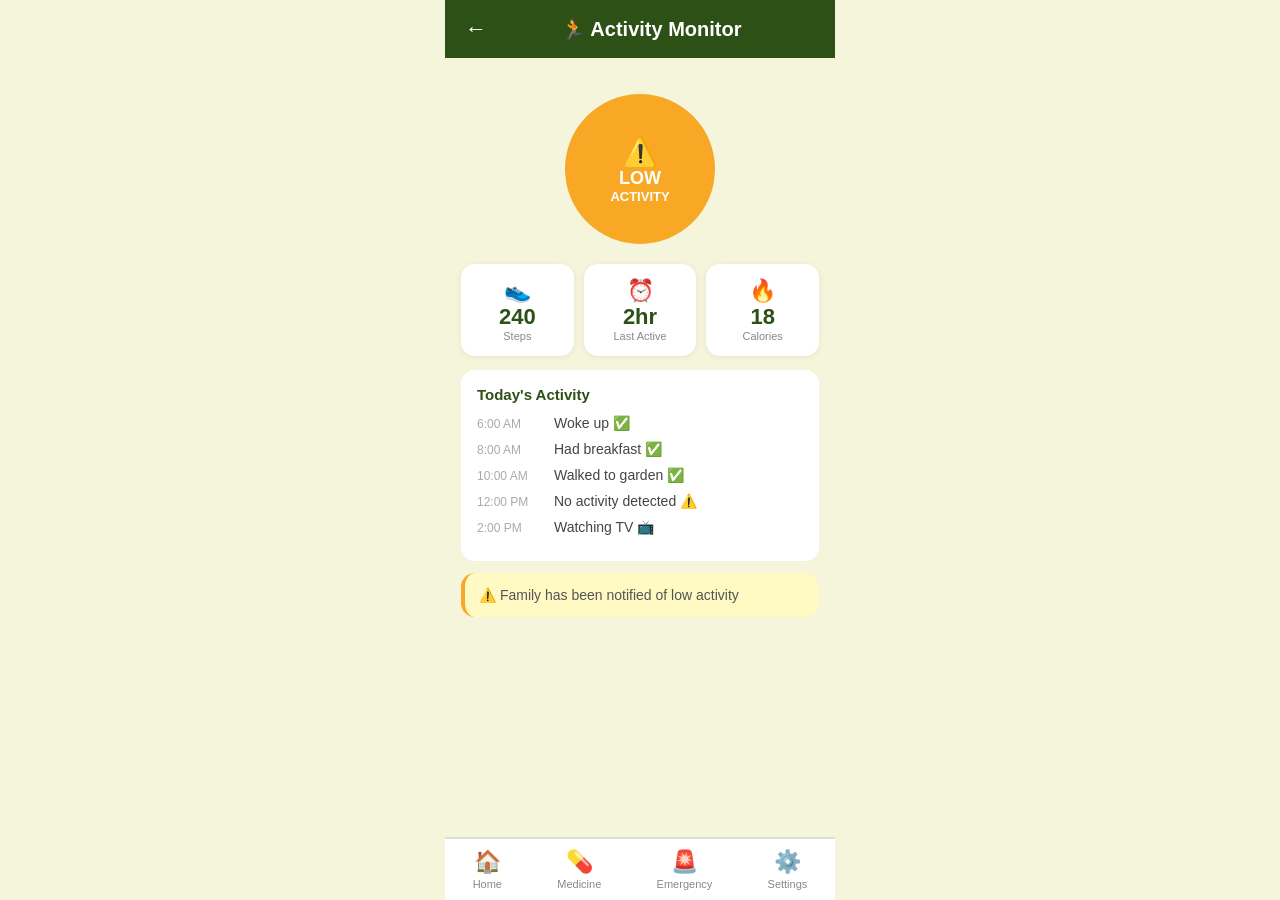
==== activity.html @ 227eca16 "Create activity.html" ====
<!DOCTYPE html>
<html lang="en">
<head>
<meta charset="UTF-8">
<meta name="viewport" content="width=device-width, initial-scale=1.0">
<title>CareAlert - Activity</title>
<link rel="stylesheet" href="style.css">
<style>
  .circle { width: 150px; height: 150px; border-radius: 50%; background: #f9a825; margin: 20px auto; display: flex; flex-direction: column; align-items: center; justify-content: center; color: white; font-weight: bold; font-size: 18px; }
  .stats-row { display: flex; gap: 10px; margin-bottom: 14px; }
  .stat-box { flex: 1; background: white; border-radius: 14px; padding: 14px 8px; text-align: center; box-shadow: 0 1px 6px rgba(0,0,0,0.07); }
  .stat-val { font-size: 22px; font-weight: bold; color: #2D5016; }
  .stat-label { font-size: 11px; color: #888; }
  .timeline { background: white; border-radius: 14px; padding: 16px; margin-bottom: 12px; }
  .timeline h3 { color: #2D5016; font-size: 15px; font-weight: bold; margin-bottom: 12px; }
  .tl-item { display: flex; gap: 12px; font-size: 14px; color: #444; margin-bottom: 10px; }
  .tl-time { color: #aaa; font-size: 12px; min-width: 65px; margin-top: 2px; }
  .alert-box { background: #fff9c4; border-left: 4px solid #f9a825; border-radius: 14px; padding: 14px; font-size: 14px; color: #555; }
</style>
</head>
<body>
<div class="header">
  <a href="home.html" style="font-size:22px">←</a>
  <h2>🏃 Activity Monitor</h2>
  <span></span>
</div>
<div class="content">
  <div class="circle">
    <span style="font-size:28px">⚠️</span>
    <span>LOW</span>
    <span style="font-size:13px">ACTIVITY</span>
  </div>

  <div class="stats-row">
    <div class="stat-box"><div style="font-size:22px">👟</div><div class="stat-val">240</div><div class="stat-label">Steps</div></div>
    <div class="stat-box"><div style="font-size:22px">⏰</div><div class="stat-val">2hr</div><div class="stat-label">Last Active</div></div>
    <div class="stat-box"><div style="font-size:22px">🔥</div><div class="stat-val">18</div><div class="stat-label">Calories</div></div>
  </div>

  <div class="timeline">
    <h3>Today's Activity</h3>
    <div class="tl-item"><span class="tl-time">6:00 AM</span><span>Woke up ✅</span></div>
    <div class="tl-item"><span class="tl-time">8:00 AM</span><span>Had breakfast ✅</span></div>
    <div class="tl-item"><span class="tl-time">10:00 AM</span><span>Walked to garden ✅</span></div>
    <div class="tl-item"><span class="tl-time">12:00 PM</span><span>No activity detected ⚠️</span></div>
    <div class="tl-item"><span class="tl-time">2:00 PM</span><span>Watching TV 📺</span></div>
  </div>

  <div class="alert-box">⚠️ Family has been notified of low activity</div>
</div>

<div class="bottom-nav">
  <a href="home.html"><span>🏠</span>Home</a>
  <a href="medicine.html"><span>💊</span>Medicine</a>
  <a href="emergency.html"><span>🚨</span>Emergency</a>
  <a href="settings.html"><span>⚙️</span>Settings</a>
</div>
</body>
</html>
---- style.css ----
* { margin: 0; padding: 0; box-sizing: border-box; }
body { font-family: Arial, sans-serif; background: #F5F5DC; max-width: 390px; margin: 0 auto; min-height: 100vh; }
.header { background: #2D5016; padding: 16px 20px; display: flex; align-items: center; justify-content: space-between; }
.header h2 { color: white; font-size: 20px; }
.header a { color: white; font-size: 22px; text-decoration: none; }
.bottom-nav { position: fixed; bottom: 0; left: 50%; transform: translateX(-50%); width: 100%; max-width: 390px; background: white; display: flex; justify-content: space-around; padding: 10px 0; border-top: 2px solid #ddd; }
.bottom-nav a { display: flex; flex-direction: column; align-items: center; font-size: 11px; color: #888; text-decoration: none; gap: 3px; }
.bottom-nav a span:first-child { font-size: 22px; }
.bottom-nav a.active { color: #2D5016; font-weight: bold; }
.content { padding: 16px; padding-bottom: 90px; }
.card { background: white; border-radius: 14px; padding: 16px; margin-bottom: 12px; border-left: 5px solid #2D5016; box-shadow: 0 2px 6px rgba(0,0,0,0.08); }
.card h3 { color: #2D5016; font-size: 17px; }
.card p { color: #555; font-size: 14px; margin-top: 4px; }
.badge { display: inline-block; padding: 3px 12px; border-radius: 20px; font-size: 12px; font-weight: bold; margin-top: 8px; }
.badge.green { background: #e8f5e9; color: #2D5016; }
.badge.yellow { background: #fff9c4; color: #f57f17; }
.btn { display: block; width: 100%; padding: 14px; border: none; border-radius: 12px; font-size: 16px; font-weight: bold; cursor: pointer; margin-bottom: 10px; text-align: center; text-decoration: none; }
.btn-green { background: #2D5016; color: white; }
.btn-red { background: #D32F2F; color: white; }
.btn-outline { background: white; color: #2D5016; border: 2px solid #2D5016; }
.greeting { margin-bottom: 16px; }
.greeting h2 { font-size: 24px; color: #2D5016; font-weight: bold; }
.greeting p { color: #888; font-size: 14px; }
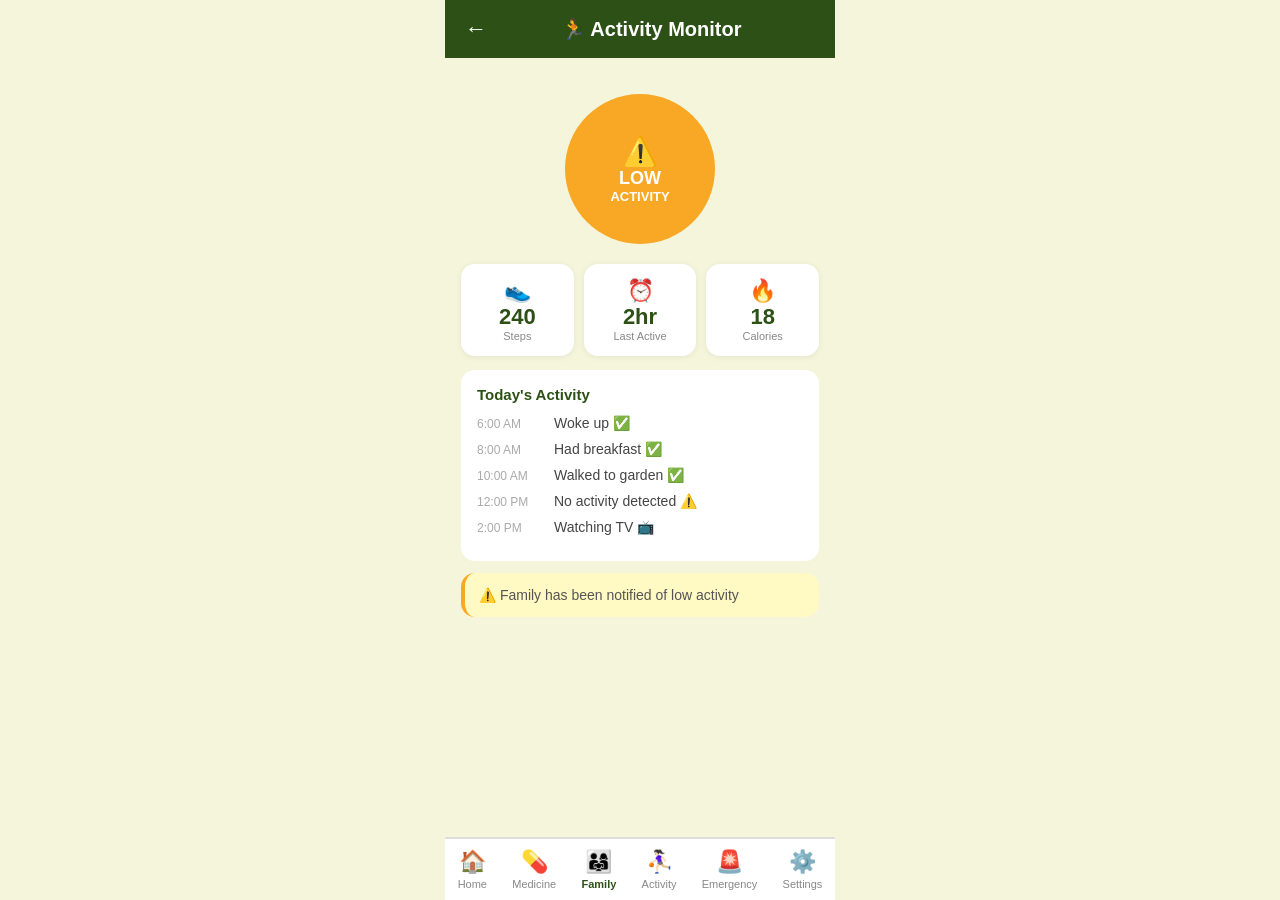
==== commit 1f5580c9: "Update activity.html" ====
--- a/activity.html
+++ b/activity.html
@@ -52,6 +52,8 @@
 <div class="bottom-nav">
   <a href="home.html"><span>🏠</span>Home</a>
   <a href="medicine.html"><span>💊</span>Medicine</a>
+   <a href="family-dashboard.html" class="active"><span>👨‍👩‍👧</span>Family</a>
+  <a herf="activity.html"><span>⛹🏻‍♀️</span>Activity</a>
   <a href="emergency.html"><span>🚨</span>Emergency</a>
   <a href="settings.html"><span>⚙️</span>Settings</a>
 </div>
